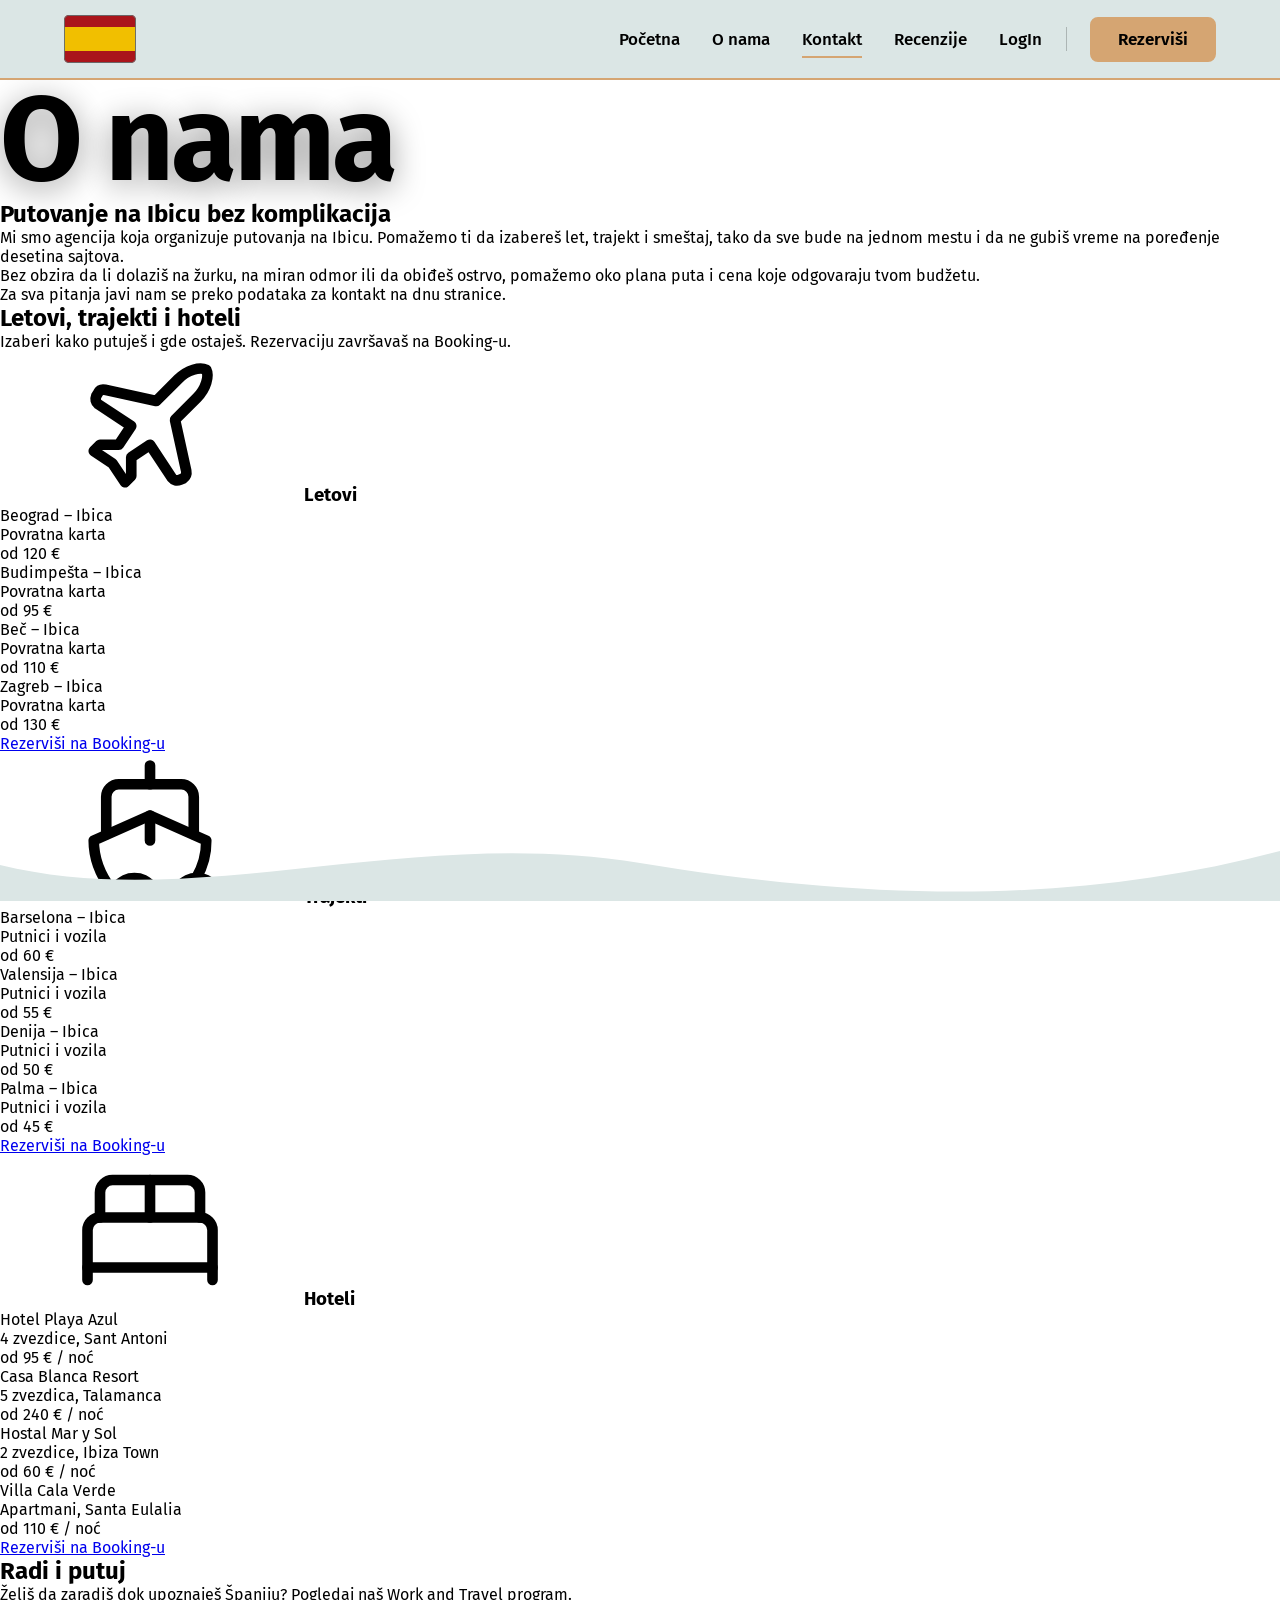
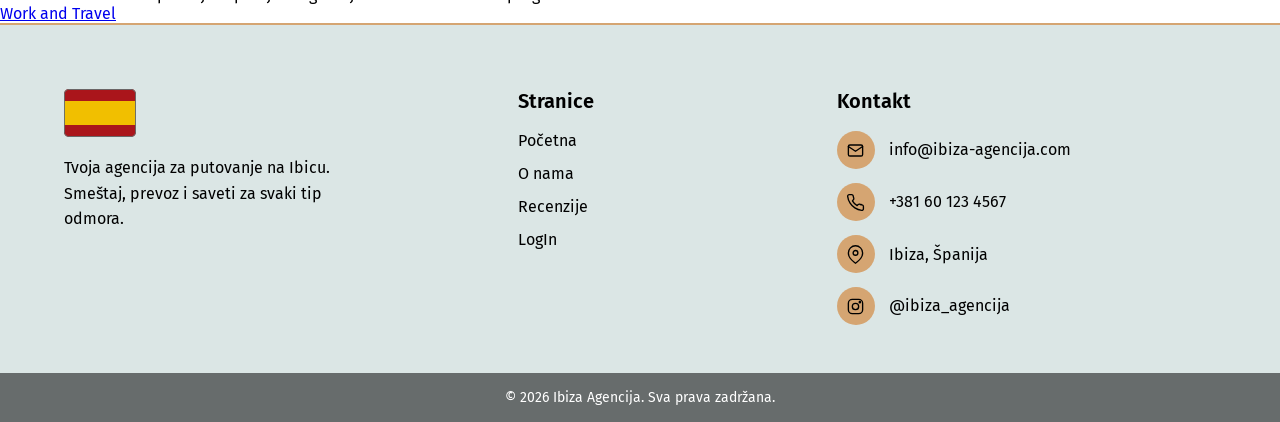
==== o-nama.html @ c3f0bea9 "dodata stranica o-nama" ====
<!DOCTYPE html>
<html lang="sr">
<head>
  <meta charset="UTF-8">
  <meta name="viewport" content="width=device-width, initial-scale=1">
  <title>O nama – Španija Ibica</title>

  <link rel="preconnect" href="https://fonts.googleapis.com">
  <link rel="preconnect" href="https://fonts.gstatic.com" crossorigin>
  <link href="https://fonts.googleapis.com/css2?family=Fira+Sans:wght@300;400;500;600;700&display=swap" rel="stylesheet">
  <link rel="stylesheet" href="style.css">
</head>
<body>

  <!-- Ikonice (koriste se preko <use>) -->
  <svg class="sprite" aria-hidden="true" focusable="false">
    <symbol id="i-avion" viewBox="0 0 24 24"><path d="M17.8 19.2 16 11l3.5-3.5C21 6 21.5 4 21 3c-1-.5-3 0-4.5 1.5L13 8 4.8 6.2c-.5-.1-.9.1-1.1.5l-.3.5c-.2.5-.1 1 .3 1.3L9 12l-2 3H4l-1 1 3 2 2 3 1-1v-3l3-2 3.5 5.3c.3.4.8.5 1.3.3l.5-.2c.4-.3.6-.7.5-1.2z"/></symbol>
    <symbol id="i-trajekt" viewBox="0 0 24 24"><path d="M2 21c.6.5 1.2 1 2.5 1 2.5 0 2.5-2 5-2 1.3 0 1.9.5 2.5 1 .6.5 1.2 1 2.5 1 2.5 0 2.5-2 5-2 1.3 0 1.9.5 2.5 1"/><path d="M19.4 20A11.6 11.6 0 0 0 21 14l-9-4-9 4c0 2.9.9 5.3 2.8 7.8"/><path d="M19 13V7a2 2 0 0 0-2-2H7a2 2 0 0 0-2 2v6"/><path d="M12 10v4M12 2v3"/></symbol>
    <symbol id="i-hotel" viewBox="0 0 24 24"><path d="M2 20v-8a2 2 0 0 1 2-2h16a2 2 0 0 1 2 2v8"/><path d="M4 10V6a2 2 0 0 1 2-2h12a2 2 0 0 1 2 2v4"/><path d="M12 4v6M2 18h20"/></symbol>
    <symbol id="i-mail" viewBox="0 0 24 24"><rect x="3" y="5" width="18" height="14" rx="2"/><path d="M3 7l9 6 9-6"/></symbol>
    <symbol id="i-tel" viewBox="0 0 24 24"><path d="M22 16.9v3a2 2 0 0 1-2.2 2 19.8 19.8 0 0 1-8.6-3.1 19.5 19.5 0 0 1-6-6A19.8 19.8 0 0 1 2.1 4.2 2 2 0 0 1 4.1 2h3a2 2 0 0 1 2 1.7c.1 1 .4 1.9.7 2.8a2 2 0 0 1-.5 2.1L8.1 9.9a16 16 0 0 0 6 6l1.3-1.3a2 2 0 0 1 2.1-.4c.9.3 1.8.6 2.8.7a2 2 0 0 1 1.7 2z"/></symbol>
    <symbol id="i-lokacija" viewBox="0 0 24 24"><path d="M21 10c0 7-9 13-9 13s-9-6-9-13a9 9 0 0 1 18 0z"/><circle cx="12" cy="10" r="3"/></symbol>
    <symbol id="i-insta" viewBox="0 0 24 24"><rect x="3" y="3" width="18" height="18" rx="5"/><circle cx="12" cy="12" r="4"/><circle cx="17.5" cy="6.5" r="0.8"/></symbol>
  </svg>

  <!-- ===== NAVBAR ===== -->
  <header class="navbar" id="navbar">
    <div class="navbar__inner">

      <a class="navbar__logo" href="index.html" aria-label="Španija Ibica – početna">
        <img src="images/spain-logo.svg" alt="Logo Španije" width="72" height="48">
      </a>

      <button class="navbar__burger" type="button"
              aria-label="Otvori meni" aria-expanded="false" aria-controls="navbar-menu">
        <span></span>
        <span></span>
        <span></span>
      </button>

      <nav class="navbar__menu" id="navbar-menu" aria-label="Glavna navigacija">
        <ul class="navbar__list">
          <li><a class="navbar__link" href="index.html">Početna</a></li>
          <li><a class="navbar__link is-active" href="o-nama.html" aria-current="page">O nama</a></li>
          <li><a class="navbar__link" href="#kontakt">Kontakt</a></li>
          <li><a class="navbar__link" href="index.html#recenzije">Recenzije</a></li>
          <li><a class="navbar__link" href="#login">LogIn</a></li>
        </ul>

        <a class="navbar__cta" href="https://www.booking.com" target="_blank" rel="noopener noreferrer">
          Rezerviši
        </a>
      </nav>

    </div>
  </header>

  <main>

    <!-- ===== HERO =====
         Slika: ubaci fajl u folder images/ i nazovi ga o-nama-hero.jpg
         (radi i .jpeg, .png, .webp). Kod ne moraš da menjaš. -->
    <section class="page-hero page-hero--onama" aria-labelledby="naslov-o-nama">
      <h1 class="hero__title" id="naslov-o-nama">O nama</h1>

      <svg class="hero__wave" viewBox="0 0 1440 80" preserveAspectRatio="none" aria-hidden="true">
        <path d="M0 44C220 92 460 4 720 42S1210 84 1440 30V80H0Z"/>
      </svg>
    </section>

    <!-- ===== OPIS (levo) + SLIKA (desno) =====
         Tekst je primer, zameni ga pravim opisom agencije.
         Slika: images/o-nama.jpg (radi i .jpeg, .png, .webp) -->
    <section class="about" aria-labelledby="about-naslov">
      <div class="about__inner">

        <div class="about__text">
          <h2 id="about-naslov">Putovanje na Ibicu bez komplikacija</h2>
          <p>
            Mi smo agencija koja organizuje putovanja na Ibicu. Pomažemo ti da izabereš
            let, trajekt i smeštaj, tako da sve bude na jednom mestu i da ne gubiš vreme
            na poređenje desetina sajtova.
          </p>
          <p>
            Bez obzira da li dolaziš na žurku, na miran odmor ili da obiđeš ostrvo,
            pomažemo oko plana puta i cena koje odgovaraju tvom budžetu.
          </p>
          <p>
            Za sva pitanja javi nam se preko podataka za kontakt na dnu stranice.
          </p>
        </div>

        <div class="about__photo" role="img" aria-label="Ibica"></div>

      </div>
    </section>

    <!-- ===== PONUDA: letovi, trajekti, hoteli =====
         SVI PODACI U OVOJ SEKCIJI SU PRIMERI. Zameni naslove, opise i cene
         stvarnom ponudom, a href-ove na dugmadima svojim Booking linkovima. -->
    <section class="ponuda" id="ponuda" aria-labelledby="ponuda-naslov">

      <div class="ponuda__head">
        <h2 id="ponuda-naslov">Letovi, trajekti i hoteli</h2>
        <p>Izaberi kako putuješ i gde ostaješ. Rezervaciju završavaš na Booking-u.</p>
      </div>

      <div class="ponuda__grid">

        <!-- Letovi -->
        <article class="ponuda__kolona">
          <h3 class="ponuda__naslov">
            <span class="ponuda__ico"><svg class="icon" aria-hidden="true"><use href="#i-avion"/></svg></span>
            Letovi
          </h3>
          <ul class="ponuda__lista">
            <li>
              <div>
                <p class="ponuda__stavka">Beograd – Ibica</p>
                <p class="ponuda__meta">Povratna karta</p>
              </div>
              <span class="ponuda__cena">od 120 €</span>
            </li>
            <li>
              <div>
                <p class="ponuda__stavka">Budimpešta – Ibica</p>
                <p class="ponuda__meta">Povratna karta</p>
              </div>
              <span class="ponuda__cena">od 95 €</span>
            </li>
            <li>
              <div>
                <p class="ponuda__stavka">Beč – Ibica</p>
                <p class="ponuda__meta">Povratna karta</p>
              </div>
              <span class="ponuda__cena">od 110 €</span>
            </li>
            <li>
              <div>
                <p class="ponuda__stavka">Zagreb – Ibica</p>
                <p class="ponuda__meta">Povratna karta</p>
              </div>
              <span class="ponuda__cena">od 130 €</span>
            </li>
          </ul>
          <a class="ponuda__btn" href="https://flights.booking.com" target="_blank" rel="noopener noreferrer">
            Rezerviši na Booking-u
          </a>
        </article>

        <!-- Trajekti -->
        <article class="ponuda__kolona">
          <h3 class="ponuda__naslov">
            <span class="ponuda__ico"><svg class="icon" aria-hidden="true"><use href="#i-trajekt"/></svg></span>
            Trajekti
          </h3>
          <ul class="ponuda__lista">
            <li>
              <div>
                <p class="ponuda__stavka">Barselona – Ibica</p>
                <p class="ponuda__meta">Putnici i vozila</p>
              </div>
              <span class="ponuda__cena">od 60 €</span>
            </li>
            <li>
              <div>
                <p class="ponuda__stavka">Valensija – Ibica</p>
                <p class="ponuda__meta">Putnici i vozila</p>
              </div>
              <span class="ponuda__cena">od 55 €</span>
            </li>
            <li>
              <div>
                <p class="ponuda__stavka">Denija – Ibica</p>
                <p class="ponuda__meta">Putnici i vozila</p>
              </div>
              <span class="ponuda__cena">od 50 €</span>
            </li>
            <li>
              <div>
                <p class="ponuda__stavka">Palma – Ibica</p>
                <p class="ponuda__meta">Putnici i vozila</p>
              </div>
              <span class="ponuda__cena">od 45 €</span>
            </li>
          </ul>
          <!-- Booking ne prodaje trajekte: ovde stavi link ka svom partneru ili ostavi Booking -->
          <a class="ponuda__btn" href="https://www.booking.com" target="_blank" rel="noopener noreferrer">
            Rezerviši na Booking-u
          </a>
        </article>

        <!-- Hoteli -->
        <article class="ponuda__kolona">
          <h3 class="ponuda__naslov">
            <span class="ponuda__ico"><svg class="icon" aria-hidden="true"><use href="#i-hotel"/></svg></span>
            Hoteli
          </h3>
          <ul class="ponuda__lista">
            <li>
              <div>
                <p class="ponuda__stavka">Hotel Playa Azul</p>
                <p class="ponuda__meta">4 zvezdice, Sant Antoni</p>
              </div>
              <span class="ponuda__cena">od 95 € / noć</span>
            </li>
            <li>
              <div>
                <p class="ponuda__stavka">Casa Blanca Resort</p>
                <p class="ponuda__meta">5 zvezdica, Talamanca</p>
              </div>
              <span class="ponuda__cena">od 240 € / noć</span>
            </li>
            <li>
              <div>
                <p class="ponuda__stavka">Hostal Mar y Sol</p>
                <p class="ponuda__meta">2 zvezdice, Ibiza Town</p>
              </div>
              <span class="ponuda__cena">od 60 € / noć</span>
            </li>
            <li>
              <div>
                <p class="ponuda__stavka">Villa Cala Verde</p>
                <p class="ponuda__meta">Apartmani, Santa Eulalia</p>
              </div>
              <span class="ponuda__cena">od 110 € / noć</span>
            </li>
          </ul>
          <a class="ponuda__btn" href="https://www.booking.com/searchresults.html?ss=Ibiza" target="_blank" rel="noopener noreferrer">
            Rezerviši na Booking-u
          </a>
        </article>

      </div>
    </section>

    <!-- ===== WORK AND TRAVEL ===== -->
    <section class="wat" aria-labelledby="wat-naslov">
      <h2 id="wat-naslov">Radi i putuj</h2>
      <p>Želiš da zaradiš dok upoznaješ Španiju? Pogledaj naš Work and Travel program.</p>
      <a class="wat__btn" href="work-and-travel.html">Work and Travel</a>
    </section>

  </main>

  <!-- ===== FOOTER / KONTAKT ===== -->
  <footer class="footer" id="kontakt">
    <div class="footer__inner">

      <div class="footer__brand">
        <img src="images/spain-logo.svg" alt="Logo Španije" width="72" height="48">
        <p>Tvoja agencija za putovanje na Ibicu. Smeštaj, prevoz i saveti za svaki tip odmora.</p>
      </div>

      <nav class="footer__col" aria-label="Stranice">
        <h2 class="footer__heading">Stranice</h2>
        <ul class="footer__links">
          <li><a href="index.html">Početna</a></li>
          <li><a href="o-nama.html">O nama</a></li>
          <li><a href="index.html#recenzije">Recenzije</a></li>
          <li><a href="#login">LogIn</a></li>
        </ul>
      </nav>

      <address class="footer__col">
        <h2 class="footer__heading">Kontakt</h2>
        <ul class="footer__contact">
          <li>
            <span class="footer__ico"><svg class="icon" aria-hidden="true"><use href="#i-mail"/></svg></span>
            <a href="mailto:info@ibiza-agencija.com">info@ibiza-agencija.com</a>
          </li>
          <li>
            <span class="footer__ico"><svg class="icon" aria-hidden="true"><use href="#i-tel"/></svg></span>
            <a href="tel:+381601234567">+381 60 123 4567</a>
          </li>
          <li>
            <span class="footer__ico"><svg class="icon" aria-hidden="true"><use href="#i-lokacija"/></svg></span>
            <span>Ibiza, Španija</span>
          </li>
          <li>
            <span class="footer__ico"><svg class="icon" aria-hidden="true"><use href="#i-insta"/></svg></span>
            <a href="https://www.instagram.com/ibiza_agencija" target="_blank" rel="noopener noreferrer">@ibiza_agencija</a>
          </li>
        </ul>
      </address>

    </div>

    <p class="footer__copy">© <span id="godina">2026</span> Ibiza Agencija. Sva prava zadržana.</p>
  </footer>

  <script src="script.js"></script>
</body>
</html>
---- style.css ----
/* ==========================================================
   Varijable
   ========================================================== */
:root {
  --boja-akcent: #D5A572;
  --boja-svetla: #DBE6E5;
  --boja-siva: #676C6C;
  --boja-teksta: #000000;

  --visina-navbara: 80px;
  --visina-navbara-mala: 64px;
  --sirina-kontejnera: 1200px;
  --prelaz: 0.25s ease;
}

/* ==========================================================
   Osnova
   ========================================================== */
*,
*::before,
*::after {
  box-sizing: border-box;
  margin: 0;
  padding: 0;
}

html {
  scroll-behavior: smooth;
}

body {
  padding-top: var(--visina-navbara);
  font-family: "Fira Sans", sans-serif;
  color: var(--boja-teksta);
  background: #fff;
}

a:focus-visible,
button:focus-visible {
  outline: 2px solid var(--boja-siva);
  outline-offset: 3px;
  border-radius: 4px;
}

/* sakrivena biblioteka ikonica */
.sprite {
  position: absolute;
  width: 0;
  height: 0;
  overflow: hidden;
}

.icon {
  fill: none;
  stroke: currentColor;
  stroke-width: 1.7;
  stroke-linecap: round;
  stroke-linejoin: round;
}

/* ==========================================================
   Navbar
   ========================================================== */
.navbar {
  position: fixed;
  top: 0;
  left: 0;
  right: 0;
  z-index: 1000;
  height: var(--visina-navbara);
  background: var(--boja-svetla);
  border-bottom: 2px solid var(--boja-akcent);
  transition: height var(--prelaz), box-shadow var(--prelaz);
}

.navbar--scrolled {
  height: var(--visina-navbara-mala);
  box-shadow: 0 4px 16px rgba(103, 108, 108, 0.3);
}

.navbar__inner {
  height: 100%;
  max-width: var(--sirina-kontejnera);
  margin: 0 auto;
  padding: 0 24px;
  display: flex;
  align-items: center;
  justify-content: space-between;
}

/* ----- Logo (levo) ----- */
.navbar__logo {
  display: flex;
  align-items: center;
}

.navbar__logo img {
  display: block;
  height: 48px;
  width: auto;
  transition: height var(--prelaz);
}

.navbar--scrolled .navbar__logo img {
  height: 40px;
}

/* ----- Meni (desno) ----- */
.navbar__menu {
  display: flex;
  align-items: center;
}

.navbar__list {
  display: flex;
  align-items: center;
  gap: 32px;
  list-style: none;
}

.navbar__link {
  position: relative;
  padding: 8px 0;
  font-size: 17px;
  font-weight: 500;
  color: var(--boja-teksta);
  text-decoration: none;
}

.navbar__link::after {
  content: "";
  position: absolute;
  left: 0;
  right: 0;
  bottom: 0;
  height: 2px;
  background: var(--boja-akcent);
  transform: scaleX(0);
  transform-origin: left;
  transition: transform var(--prelaz);
}

.navbar__link:hover::after,
.navbar__link:focus-visible::after,
.navbar__link.is-active::after {
  transform: scaleX(1);
}

/* ----- Dugme Rezerviši (odvojeno) ----- */
.navbar__cta {
  position: relative;
  margin-left: 48px;
  padding: 10px 26px;
  font-size: 17px;
  font-weight: 600;
  color: var(--boja-teksta);
  text-decoration: none;
  background: var(--boja-akcent);
  border: 2px solid var(--boja-akcent);
  border-radius: 8px;
  transition: background var(--prelaz), border-color var(--prelaz), color var(--prelaz);
}

/* tanka vertikalna linija koja vizuelno odvaja dugme */
.navbar__cta::before {
  content: "";
  position: absolute;
  left: -26px;
  top: 50%;
  width: 1px;
  height: 24px;
  background: var(--boja-siva);
  opacity: 0.4;
  transform: translateY(-50%);
}

.navbar__cta:hover,
.navbar__cta:focus-visible {
  background: var(--boja-siva);
  border-color: var(--boja-siva);
  color: #fff;
}

/* ----- Hamburger (samo mobilni) ----- */
.navbar__burger {
  display: none;
  width: 44px;
  height: 44px;
  padding: 0;
  background: none;
  border: 0;
  cursor: pointer;
  flex-direction: column;
  align-items: center;
  justify-content: center;
  gap: 5px;
}

.navbar__burger span {
  display: block;
  width: 26px;
  height: 3px;
  background: var(--boja-teksta);
  border-radius: 2px;
  transition: transform var(--prelaz), opacity var(--prelaz);
}

.navbar__burger[aria-expanded="true"] span:nth-child(1) {
  transform: translateY(8px) rotate(45deg);
}

.navbar__burger[aria-expanded="true"] span:nth-child(2) {
  opacity: 0;
}

.navbar__burger[aria-expanded="true"] span:nth-child(3) {
  transform: translateY(-8px) rotate(-45deg);
}

/* ==========================================================
   Hero
   ========================================================== */
.hero {
  position: relative;
  display: flex;
  flex-direction: column;
  align-items: center;
  justify-content: center;
  gap: 44px;
  min-height: calc(100vh - var(--visina-navbara));
  padding: 56px 24px 130px;
  overflow: hidden;
  scroll-margin-top: var(--visina-navbara-mala);
  color: #fff;
  text-align: center;

  /* SLIKA PLAŽE: ubaci images/hero-beach.jpg (ili .jpeg / .png / .webp).
     Ako je nema, prikazuje se crtež images/hero-beach.svg. */
  background-image:
    linear-gradient(180deg, rgba(0, 0, 0, 0.28) 0%, rgba(0, 0, 0, 0.12) 40%, rgba(0, 0, 0, 0.5) 100%),
    url("images/hero-beach.jpg"),
    url("images/hero-beach.jpeg"),
    url("images/hero-beach.png"),
    url("images/hero-beach.webp"),
    url("images/hero-beach.svg");
  background-size: cover;
  background-position: center;
}

.hero__title {
  font-size: clamp(3rem, 9.5vw, 7.5rem);
  font-weight: 700;
  line-height: 1;
  letter-spacing: -0.025em;
  text-shadow: 0 6px 32px rgba(0, 0, 0, 0.4);
}

.hero__subtitle {
  margin-top: 20px;
  font-size: clamp(1.1rem, 2.2vw, 1.5rem);
  font-weight: 300;
  text-shadow: 0 2px 14px rgba(0, 0, 0, 0.55);
}

/* talas na dnu hero sekcije prelazi u sledeću sekciju */
.hero__wave {
  position: absolute;
  left: 0;
  bottom: -1px;
  width: 100%;
  height: 80px;
  fill: var(--boja-svetla);
}

/* ----- Dugme Rezerviši ----- */
.hero__cta {
  padding: 16px 60px;
  font-size: 19px;
  font-weight: 600;
  color: var(--boja-teksta);
  text-decoration: none;
  background: var(--boja-akcent);
  border-radius: 999px;
  box-shadow: 0 10px 28px rgba(0, 0, 0, 0.3);
  transition: background var(--prelaz), color var(--prelaz), transform var(--prelaz), box-shadow var(--prelaz);
}

.hero__cta:hover,
.hero__cta:focus-visible {
  background: var(--boja-siva);
  color: #fff;
  transform: translateY(-3px);
  box-shadow: 0 16px 34px rgba(0, 0, 0, 0.35);
}

.hero__cta:active {
  transform: translateY(0);
}

/* ----- Jedna animacija pri učitavanju: naslov pa kartice pa dugme ----- */
@keyframes izlazak {
  from {
    opacity: 0;
    transform: translateY(26px);
  }
  to {
    opacity: 1;
    transform: none;
  }
}

.hero__title,
.hero__subtitle,
.cards li,
.hero__cta {
  animation: izlazak 0.8s cubic-bezier(0.2, 0.7, 0.2, 1) both;
}

.hero__title { animation-delay: 0.05s; }
.hero__subtitle { animation-delay: 0.2s; }
.cards li:nth-child(1) { animation-delay: 0.4s; }
.cards li:nth-child(2) { animation-delay: 0.52s; }
.cards li:nth-child(3) { animation-delay: 0.64s; }
.hero__cta { animation-delay: 0.9s; }

/* ==========================================================
   Kartice (flip)
   ========================================================== */
.cards {
  display: grid;
  grid-template-columns: repeat(3, 1fr);
  align-items: start;
  gap: 28px;
  width: 100%;
  max-width: 1040px;
  list-style: none;
}

/* srednja kartica je malo spuštena */
.cards li:nth-child(2) {
  margin-top: 36px;
}

.card {
  display: block;
  width: 100%;
  height: 330px;
  padding: 0;
  font: inherit;
  color: var(--boja-teksta);
  text-align: left;
  background: none;
  border: 0;
  border-radius: 22px;
  cursor: pointer;
  perspective: 1400px;
}

/* odskok celog kartona pri okretanju */
.card.is-popping {
  animation: odskok 0.9s ease;
}

@keyframes odskok {
  0%   { transform: scale(1); }
  35%  { transform: scale(1.07) translateY(-10px); }
  100% { transform: scale(1); }
}

.card__inner {
  position: relative;
  display: block;
  width: 100%;
  height: 100%;
  transform-style: preserve-3d;
  /* mali "preskok" na kraju daje osećaj težine kartice */
  transition: transform 0.95s cubic-bezier(0.3, 1.25, 0.45, 1);
}

.card:hover .card__inner {
  transform: translateY(-6px);
}

.card.is-flipped .card__inner,
.card.is-flipped:hover .card__inner {
  transform: rotateY(180deg);
}

.card__face {
  position: absolute;
  inset: 0;
  display: flex;
  flex-direction: column;
  padding: 30px;
  overflow: hidden;
  border-radius: 22px;
  box-shadow: 0 14px 34px rgba(0, 0, 0, 0.28);
  -webkit-backface-visibility: hidden;
  backface-visibility: hidden;
  transition: box-shadow 0.6s ease;
}

.card.is-flipped .card__face {
  box-shadow: 0 26px 50px rgba(0, 0, 0, 0.38);
}

/* ----- Prednja strana ----- */
.card__face--front {
  justify-content: flex-end;
  background:
    radial-gradient(130% 55% at 50% 118%, rgba(213, 165, 114, 0.6), transparent 62%),
    var(--boja-svetla);
}

.card__badge {
  display: grid;
  place-items: center;
  width: 60px;
  height: 60px;
  margin-bottom: auto;
  background: var(--boja-akcent);
  border-radius: 50%;
}

.card__badge .icon {
  width: 30px;
  height: 30px;
}

.card__title {
  font-size: 34px;
  font-weight: 600;
  line-height: 1.1;
  letter-spacing: -0.01em;
}

.card__hint {
  display: flex;
  align-items: center;
  gap: 8px;
  margin-top: 10px;
  font-size: 15px;
  color: var(--boja-siva);
}

.card__hint .icon {
  width: 17px;
  height: 17px;
  transition: transform 0.6s ease;
}

.card:hover .card__hint .icon {
  transform: rotate(180deg);
}

/* ----- Zadnja strana ----- */
.card__face--back {
  justify-content: center;
  gap: 16px;
  transform: rotateY(180deg);
}

.card--sand .card__face--back {
  background: var(--boja-akcent);
}

.card--sea .card__face--back {
  background: var(--boja-svetla);
  border: 2px solid var(--boja-akcent);
}

.card__text {
  position: relative;
  max-width: 28ch;
  font-size: 18px;
  line-height: 1.55;
}

.card__watermark {
  position: absolute;
  right: -34px;
  bottom: -38px;
  width: 150px;
  height: 150px;
  color: rgba(0, 0, 0, 0.1);
  stroke-width: 1.2;
}

/* opis se pojavljuje tek kad se kartica okrene */
.card__face--back .card__title,
.card__face--back .card__text {
  opacity: 0;
  transform: translateY(14px);
  transition: opacity 0.5s ease, transform 0.5s ease;
}

.card.is-flipped .card__face--back .card__title {
  opacity: 1;
  transform: none;
  transition-delay: 0.45s;
}

.card.is-flipped .card__face--back .card__text {
  opacity: 1;
  transform: none;
  transition-delay: 0.6s;
}

/* ==========================================================
   Privremene sekcije (obriši kad dodaš pravi sadržaj)
   ========================================================== */
.sekcija {
  display: flex;
  align-items: center;
  justify-content: center;
  min-height: 80vh;
  padding: 48px 24px;
  scroll-margin-top: var(--visina-navbara-mala);
}

.sekcija--alt {
  background: var(--boja-svetla);
}

/* ==========================================================
   Footer
   ========================================================== */
.footer {
  background: var(--boja-svetla);
  border-top: 2px solid var(--boja-akcent);
  scroll-margin-top: var(--visina-navbara-mala);
}

.footer__inner {
  display: grid;
  grid-template-columns: 1.5fr 1fr 1.4fr;
  gap: 48px;
  max-width: var(--sirina-kontejnera);
  margin: 0 auto;
  padding: 64px 24px 48px;
}

.footer__brand img {
  display: block;
  height: 48px;
  width: auto;
  margin-bottom: 18px;
}

.footer__brand p {
  max-width: 34ch;
  line-height: 1.6;
}

.footer__col {
  font-style: normal;
}

.footer__heading {
  margin-bottom: 18px;
  font-size: 20px;
  font-weight: 600;
}

.footer__links,
.footer__contact {
  display: grid;
  gap: 14px;
  list-style: none;
}

.footer__links a,
.footer__contact a {
  color: var(--boja-teksta);
  text-decoration: none;
  border-bottom: 1px solid transparent;
  transition: border-color var(--prelaz);
}

.footer__links a:hover,
.footer__links a:focus-visible,
.footer__contact a:hover,
.footer__contact a:focus-visible {
  border-bottom-color: var(--boja-akcent);
}

.footer__contact li {
  display: flex;
  align-items: center;
  gap: 14px;
}

.footer__ico {
  display: grid;
  flex: none;
  place-items: center;
  width: 38px;
  height: 38px;
  background: var(--boja-akcent);
  border-radius: 50%;
}

.footer__ico .icon {
  width: 19px;
  height: 19px;
}

.footer__copy {
  padding: 16px 24px;
  font-size: 14px;
  text-align: center;
  color: #fff;
  background: var(--boja-siva);
}

/* ==========================================================
   Mobilni
   ========================================================== */
@media (max-width: 900px) {
  /* navbar */
  .navbar__inner {
    padding: 0 16px;
  }

  .navbar__burger {
    display: flex;
  }

  .navbar__menu {
    position: absolute;
    top: 100%;
    left: 0;
    right: 0;
    flex-direction: column;
    align-items: stretch;
    gap: 24px;
    padding: 24px 16px 28px;
    background: var(--boja-svetla);
    border-bottom: 2px solid var(--boja-akcent);
    box-shadow: 0 8px 16px rgba(103, 108, 108, 0.25);
    opacity: 0;
    visibility: hidden;
    transform: translateY(-8px);
    transition: opacity var(--prelaz), transform var(--prelaz), visibility var(--prelaz);
  }

  .navbar__menu.is-open {
    opacity: 1;
    visibility: visible;
    transform: translateY(0);
  }

  .navbar__list {
    flex-direction: column;
    align-items: flex-start;
    gap: 14px;
  }

  .navbar__link {
    font-size: 19px;
  }

  .navbar__cta {
    margin-left: 0;
    text-align: center;
  }

  .navbar__cta::before {
    display: none;
  }

  /* hero */
  .hero {
    gap: 40px;
    padding: 56px 16px 120px;
  }

  .hero__wave {
    height: 56px;
  }

  .cards {
    grid-template-columns: 1fr;
    max-width: 420px;
  }

  .cards li:nth-child(2) {
    margin-top: 0;
  }

  .card {
    height: 270px;
  }

  /* footer */
  .footer__inner {
    grid-template-columns: 1fr;
    gap: 36px;
    padding: 48px 16px 36px;
  }
}

/* ==========================================================
   Manje animacija ako korisnik tako želi
   ========================================================== */
@media (prefers-reduced-motion: reduce) {
  html {
    scroll-behavior: auto;
  }

  *,
  *::before,
  *::after {
    animation: none !important;
    transition: none !important;
  }

  /* bez animacije opis se odmah vidi na okrenutoj kartici */
  .card.is-flipped .card__face--back .card__title,
  .card.is-flipped .card__face--back .card__text {
    opacity: 1;
    transform: none;
  }
}
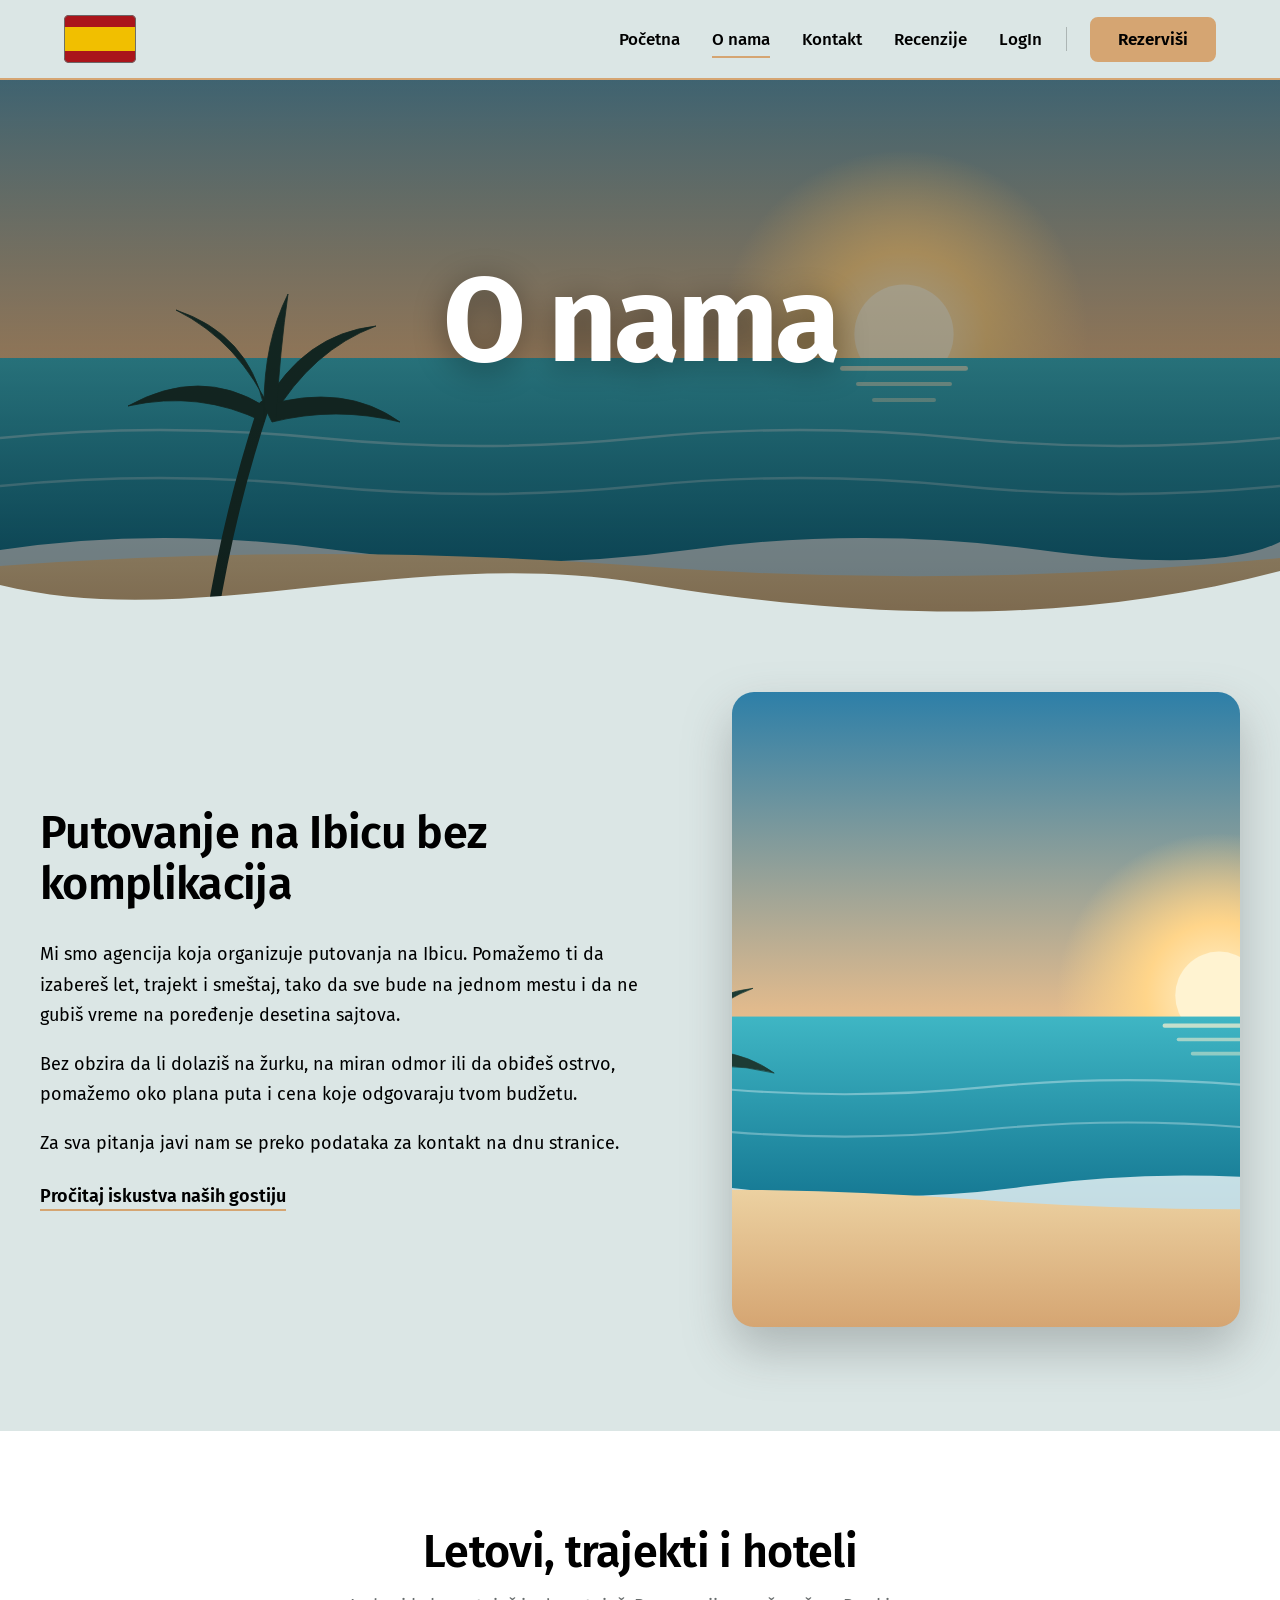
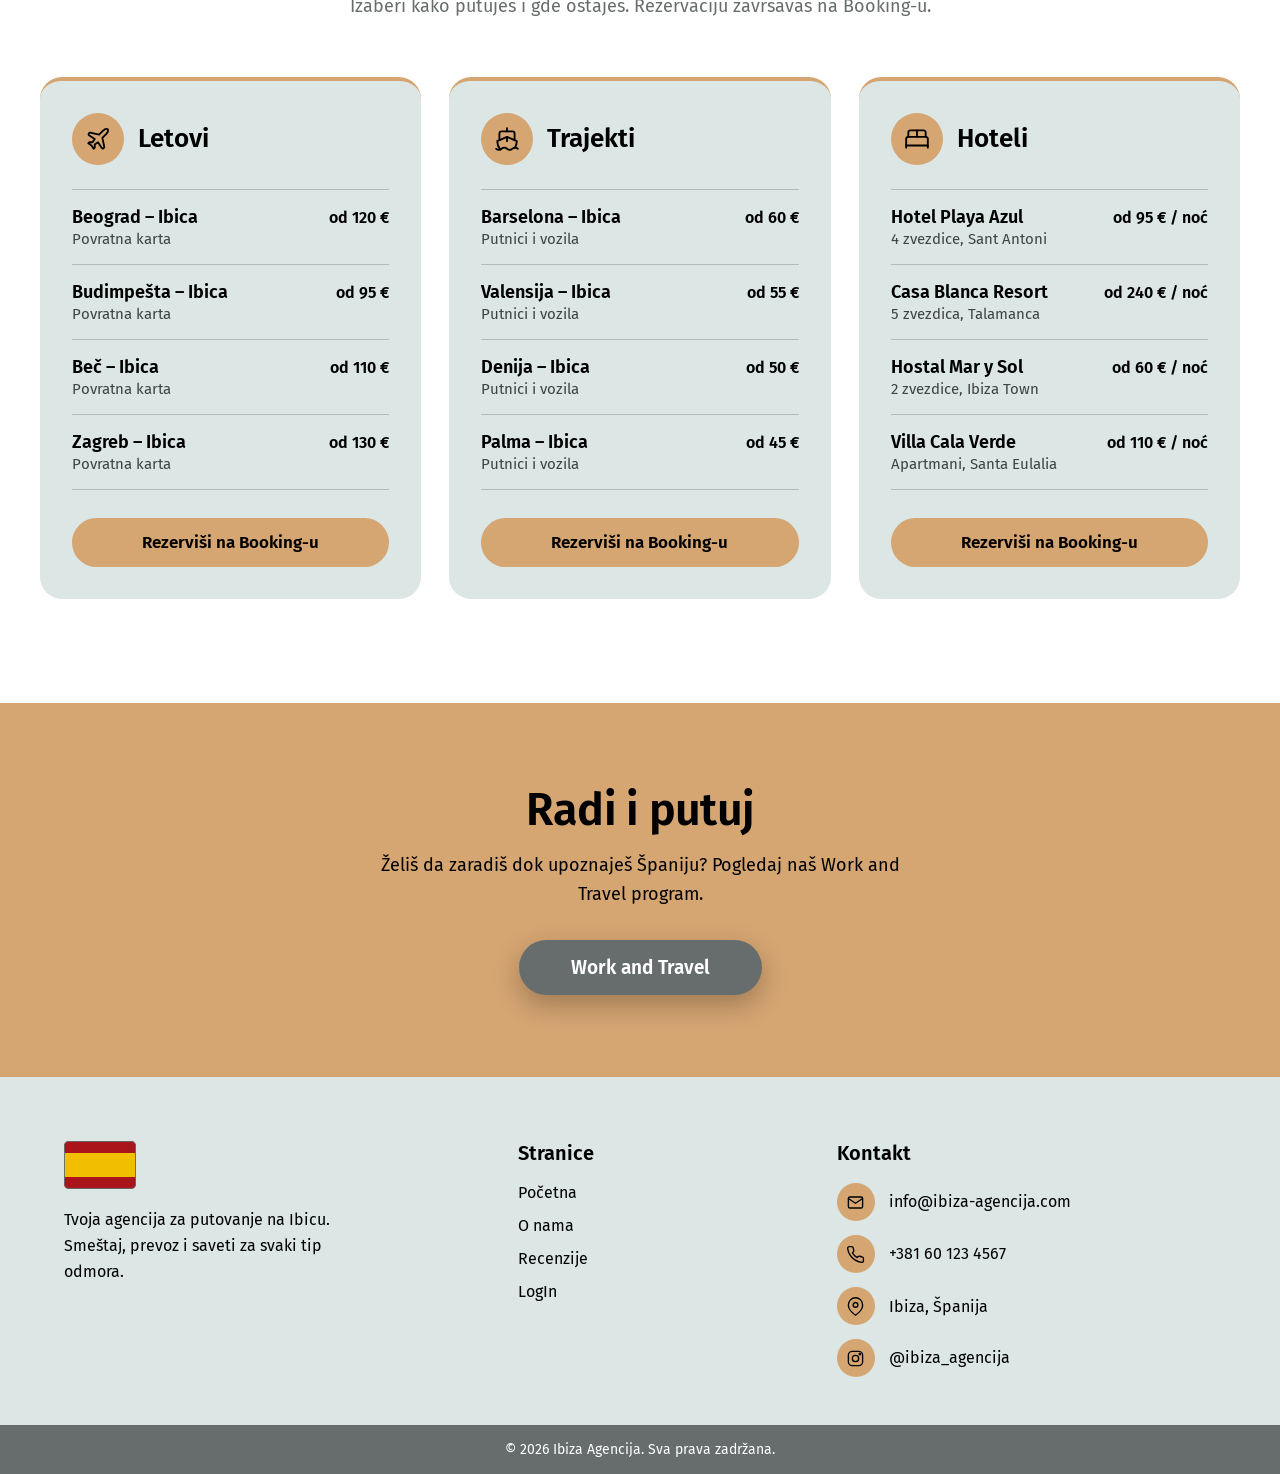
==== commit 2115d853: "dodat recenzije" ====
--- a/o-nama.html
+++ b/o-nama.html
@@ -43,7 +43,7 @@
           <li><a class="navbar__link" href="index.html">Početna</a></li>
           <li><a class="navbar__link is-active" href="o-nama.html" aria-current="page">O nama</a></li>
           <li><a class="navbar__link" href="#kontakt">Kontakt</a></li>
-          <li><a class="navbar__link" href="index.html#recenzije">Recenzije</a></li>
+          <li><a class="navbar__link" href="recenzije.html">Recenzije</a></li>
           <li><a class="navbar__link" href="#login">LogIn</a></li>
         </ul>
 
@@ -88,6 +88,7 @@
           <p>
             Za sva pitanja javi nam se preko podataka za kontakt na dnu stranice.
           </p>
+          <a class="about__link" href="recenzije.html">Pročitaj iskustva naših gostiju</a>
         </div>
 
         <div class="about__photo" role="img" aria-label="Ibica"></div>
@@ -235,10 +236,10 @@
     </section>
 
     <!-- ===== WORK AND TRAVEL ===== -->
-    <section class="wat" aria-labelledby="wat-naslov">
+    <section class="cta-band" aria-labelledby="wat-naslov">
       <h2 id="wat-naslov">Radi i putuj</h2>
       <p>Želiš da zaradiš dok upoznaješ Španiju? Pogledaj naš Work and Travel program.</p>
-      <a class="wat__btn" href="work-and-travel.html">Work and Travel</a>
+      <a class="cta-band__btn" href="work-and-travel.html">Work and Travel</a>
     </section>
 
   </main>
@@ -257,7 +258,7 @@
         <ul class="footer__links">
           <li><a href="index.html">Početna</a></li>
           <li><a href="o-nama.html">O nama</a></li>
-          <li><a href="index.html#recenzije">Recenzije</a></li>
+          <li><a href="recenzije.html">Recenzije</a></li>
           <li><a href="#login">LogIn</a></li>
         </ul>
       </nav>
--- a/style.css
+++ b/style.css
@@ -520,6 +520,300 @@
 
 .sekcija--alt {
   background: var(--boja-svetla);
+}
+
+/* ==========================================================
+   Podstranice: hero
+   ========================================================== */
+.page-hero {
+  position: relative;
+  display: flex;
+  flex-direction: column;
+  align-items: center;
+  justify-content: center;
+  min-height: 60vh;
+  padding: 72px 24px 130px;
+  overflow: hidden;
+  color: #fff;
+  text-align: center;
+  background-size: cover;
+  background-position: center;
+}
+
+/* SLIKA: images/o-nama-hero.jpg (ili .jpeg / .png / .webp), inače crtež plaže */
+.page-hero--onama {
+  background-image:
+    linear-gradient(180deg, rgba(0, 0, 0, 0.3) 0%, rgba(0, 0, 0, 0.45) 100%),
+    url("images/o-nama-hero.jpg"),
+    url("images/o-nama-hero.jpeg"),
+    url("images/o-nama-hero.png"),
+    url("images/o-nama-hero.webp"),
+    url("images/hero-beach.svg");
+}
+
+/* SLIKA: images/work-travel-hero.jpg (ili .jpeg / .png / .webp) */
+.page-hero--wat {
+  background-image:
+    linear-gradient(180deg, rgba(0, 0, 0, 0.3) 0%, rgba(0, 0, 0, 0.45) 100%),
+    url("images/work-travel-hero.jpg"),
+    url("images/work-travel-hero.jpeg"),
+    url("images/work-travel-hero.png"),
+    url("images/work-travel-hero.webp"),
+    url("images/hero-beach.svg");
+}
+
+/* ==========================================================
+   O nama: opis levo, slika desno
+   ========================================================== */
+.about {
+  padding: 72px 24px 104px;
+  background: var(--boja-svetla);
+}
+
+.about__inner {
+  display: grid;
+  grid-template-columns: 1.1fr 0.9fr;
+  align-items: center;
+  gap: 72px;
+  max-width: var(--sirina-kontejnera);
+  margin: 0 auto;
+}
+
+.about__text h2 {
+  margin-bottom: 28px;
+  font-size: clamp(1.9rem, 3.6vw, 2.8rem);
+  font-weight: 600;
+  line-height: 1.15;
+  letter-spacing: -0.015em;
+}
+
+.about__text p {
+  max-width: 62ch;
+  margin-bottom: 18px;
+  font-size: 18px;
+  line-height: 1.7;
+}
+
+.about__photo {
+  aspect-ratio: 4 / 5;
+  border-radius: 22px;
+  box-shadow: 0 22px 48px rgba(103, 108, 108, 0.4);
+  background-color: var(--boja-akcent);
+  background-size: cover;
+  background-position: center;
+  /* SLIKA: images/o-nama.jpg (ili .jpeg / .png / .webp) */
+  background-image:
+    url("images/o-nama.jpg"),
+    url("images/o-nama.jpeg"),
+    url("images/o-nama.png"),
+    url("images/o-nama.webp"),
+    url("images/hero-beach.svg");
+}
+
+/* ==========================================================
+   Ponuda: letovi, trajekti, hoteli
+   ========================================================== */
+.ponuda {
+  padding: 96px 24px 104px;
+  background: #fff;
+  scroll-margin-top: var(--visina-navbara-mala);
+}
+
+.ponuda__head {
+  max-width: 640px;
+  margin: 0 auto 56px;
+  text-align: center;
+}
+
+.ponuda__head h2 {
+  margin-bottom: 14px;
+  font-size: clamp(1.9rem, 3.6vw, 2.8rem);
+  font-weight: 600;
+  line-height: 1.15;
+  letter-spacing: -0.015em;
+}
+
+.ponuda__head p {
+  font-size: 18px;
+  line-height: 1.6;
+  color: var(--boja-siva);
+}
+
+.ponuda__grid {
+  display: grid;
+  grid-template-columns: repeat(3, 1fr);
+  align-items: stretch;
+  gap: 28px;
+  max-width: var(--sirina-kontejnera);
+  margin: 0 auto;
+}
+
+.ponuda__kolona {
+  display: flex;
+  flex-direction: column;
+  padding: 32px;
+  background: var(--boja-svetla);
+  border-top: 4px solid var(--boja-akcent);
+  border-radius: 22px;
+}
+
+.ponuda__naslov {
+  display: flex;
+  align-items: center;
+  gap: 14px;
+  margin-bottom: 24px;
+  font-size: 26px;
+  font-weight: 600;
+}
+
+.ponuda__ico {
+  display: grid;
+  flex: none;
+  place-items: center;
+  width: 52px;
+  height: 52px;
+  background: var(--boja-akcent);
+  border-radius: 50%;
+}
+
+.ponuda__ico .icon {
+  width: 26px;
+  height: 26px;
+}
+
+.ponuda__lista {
+  flex: 1;
+  margin-bottom: 28px;
+  list-style: none;
+  border-top: 1px solid rgba(103, 108, 108, 0.35);
+}
+
+.ponuda__lista li {
+  display: flex;
+  align-items: baseline;
+  justify-content: space-between;
+  gap: 16px;
+  padding: 16px 0;
+  border-bottom: 1px solid rgba(103, 108, 108, 0.35);
+}
+
+.ponuda__stavka {
+  font-size: 18px;
+  font-weight: 600;
+}
+
+.ponuda__meta {
+  margin-top: 2px;
+  font-size: 15px;
+  color: #3f4343;
+}
+
+.ponuda__cena {
+  flex: none;
+  font-weight: 600;
+  white-space: nowrap;
+}
+
+.ponuda__btn {
+  display: block;
+  padding: 14px 24px;
+  font-size: 17px;
+  font-weight: 600;
+  text-align: center;
+  color: var(--boja-teksta);
+  text-decoration: none;
+  background: var(--boja-akcent);
+  border-radius: 999px;
+  transition: background var(--prelaz), color var(--prelaz), transform var(--prelaz);
+}
+
+.ponuda__btn:hover,
+.ponuda__btn:focus-visible {
+  background: var(--boja-siva);
+  color: #fff;
+  transform: translateY(-2px);
+}
+
+/* ==========================================================
+   Work and Travel poziv
+   ========================================================== */
+.cta-band {
+  padding: 80px 24px;
+  text-align: center;
+  background: var(--boja-akcent);
+}
+
+.cta-band h2 {
+  margin-bottom: 14px;
+  font-size: clamp(1.9rem, 3.6vw, 2.8rem);
+  font-weight: 600;
+  letter-spacing: -0.015em;
+}
+
+.cta-band p {
+  max-width: 52ch;
+  margin: 0 auto;
+  font-size: 18px;
+  line-height: 1.6;
+}
+
+.cta-band__btn {
+  display: inline-block;
+  margin-top: 32px;
+  padding: 16px 52px;
+  font-size: 19px;
+  font-weight: 600;
+  color: #fff;
+  text-decoration: none;
+  background: var(--boja-siva);
+  border-radius: 999px;
+  box-shadow: 0 10px 26px rgba(0, 0, 0, 0.25);
+  transition: background var(--prelaz), transform var(--prelaz);
+}
+
+.cta-band__btn:hover,
+.cta-band__btn:focus-visible {
+  background: var(--boja-teksta);
+  transform: translateY(-3px);
+}
+
+@media (max-width: 1000px) {
+  .ponuda__grid {
+    grid-template-columns: 1fr;
+    max-width: 560px;
+  }
+}
+
+@media (max-width: 900px) {
+  .page-hero {
+    min-height: 44vh;
+    padding: 56px 16px 100px;
+  }
+
+  .about {
+    padding: 48px 16px 72px;
+  }
+
+  .about__inner {
+    grid-template-columns: 1fr;
+    gap: 36px;
+  }
+
+  .about__photo {
+    aspect-ratio: 16 / 10;
+  }
+
+  .ponuda {
+    padding: 64px 16px 72px;
+  }
+
+  .ponuda__kolona {
+    padding: 24px;
+  }
+
+  .cta-band {
+    padding: 56px 16px;
+  }
 }
 
 /* ==========================================================
@@ -722,3 +1016,423 @@
     transform: none;
   }
 }
+
+/* ==========================================================
+   O nama: link ka recenzijama
+   ========================================================== */
+.about__link {
+  position: relative;
+  display: inline-block;
+  margin-top: 8px;
+  padding-bottom: 4px;
+  font-size: 18px;
+  font-weight: 600;
+  color: var(--boja-teksta);
+  text-decoration: none;
+}
+
+.about__link::after {
+  content: "";
+  position: absolute;
+  left: 0;
+  right: 0;
+  bottom: 0;
+  height: 2px;
+  background: var(--boja-akcent);
+  transform-origin: left;
+  transition: transform var(--prelaz);
+}
+
+.about__link:hover::after,
+.about__link:focus-visible::after {
+  transform: scaleX(0.35);
+}
+
+/* ==========================================================
+   Recenzije: hero
+   ========================================================== */
+/* SLIKA: images/recenzije-hero.jpg (ili .jpeg / .png / .webp) */
+.page-hero--recenzije {
+  background-image:
+    linear-gradient(180deg, rgba(0, 0, 0, 0.3) 0%, rgba(0, 0, 0, 0.45) 100%),
+    url("images/recenzije-hero.jpg"),
+    url("images/recenzije-hero.jpeg"),
+    url("images/recenzije-hero.png"),
+    url("images/recenzije-hero.webp"),
+    url("images/hero-beach.svg");
+}
+
+/* ==========================================================
+   Zvezdice
+   ========================================================== */
+.stars {
+  display: inline-flex;
+  gap: 3px;
+  color: var(--boja-akcent);
+}
+
+.star {
+  width: 20px;
+  height: 20px;
+  fill: currentColor;
+  stroke: none;
+}
+
+.star--prazna {
+  color: var(--boja-siva);
+  opacity: 0.3;
+}
+
+.stars--velike .star {
+  width: 28px;
+  height: 28px;
+}
+
+/* ==========================================================
+   Recenzije: kratak tekst + zbir ocena
+   ========================================================== */
+.rec-intro {
+  padding: 72px 24px 104px;
+  background: var(--boja-svetla);
+}
+
+.rec-intro__inner {
+  display: grid;
+  grid-template-columns: 1.1fr 0.9fr;
+  align-items: center;
+  gap: 72px;
+  max-width: var(--sirina-kontejnera);
+  margin: 0 auto;
+}
+
+.rec-intro__text h2 {
+  margin-bottom: 24px;
+  font-size: clamp(1.9rem, 3.6vw, 2.8rem);
+  font-weight: 600;
+  line-height: 1.15;
+  letter-spacing: -0.015em;
+}
+
+.rec-intro__text p {
+  max-width: 58ch;
+  margin-bottom: 16px;
+  font-size: 18px;
+  line-height: 1.7;
+}
+
+.sumarno {
+  padding: 36px;
+  background: #fff;
+  border-radius: 22px;
+  box-shadow: 0 22px 48px rgba(103, 108, 108, 0.35);
+}
+
+.sumarno__gore {
+  display: flex;
+  align-items: center;
+  gap: 24px;
+  margin-bottom: 28px;
+}
+
+.sumarno__broj {
+  min-width: 2.4ch;
+  font-size: clamp(3.8rem, 7vw, 5.2rem);
+  font-weight: 700;
+  line-height: 1;
+  letter-spacing: -0.03em;
+  font-variant-numeric: tabular-nums;
+}
+
+.sumarno__ukupno {
+  margin-top: 8px;
+  font-size: 15px;
+  color: #3f4343;
+}
+
+.bars {
+  display: grid;
+  gap: 12px;
+  list-style: none;
+}
+
+.bar {
+  display: grid;
+  grid-template-columns: 16px 1fr 28px;
+  align-items: center;
+  gap: 14px;
+  font-size: 15px;
+  font-weight: 500;
+}
+
+.bar__count {
+  text-align: right;
+  color: #3f4343;
+}
+
+.bar__track {
+  height: 10px;
+  overflow: hidden;
+  background: var(--boja-svetla);
+  border-radius: 999px;
+}
+
+.bar__fill {
+  display: block;
+  width: 0;
+  height: 100%;
+  background: var(--boja-akcent);
+  border-radius: inherit;
+  transition: width 1.2s cubic-bezier(0.2, 0.8, 0.2, 1);
+  transition-delay: calc(0.3s + var(--i) * 120ms);
+}
+
+.sumarno.is-in .bar__fill {
+  width: var(--udeo, 0%);
+}
+
+/* ==========================================================
+   Recenzije: filteri
+   ========================================================== */
+.rec-section {
+  padding: 96px 24px 104px;
+  background: #fff;
+  scroll-margin-top: var(--visina-navbara-mala);
+}
+
+.rec-section__head {
+  margin-bottom: 32px;
+  text-align: center;
+}
+
+.rec-section__head h2 {
+  font-size: clamp(1.9rem, 3.6vw, 2.8rem);
+  font-weight: 600;
+  letter-spacing: -0.015em;
+}
+
+.filteri {
+  display: flex;
+  flex-wrap: wrap;
+  justify-content: center;
+  gap: 10px;
+  margin-bottom: 16px;
+}
+
+.filter {
+  padding: 10px 24px;
+  font: inherit;
+  font-size: 16px;
+  font-weight: 500;
+  color: var(--boja-teksta);
+  cursor: pointer;
+  background: var(--boja-svetla);
+  border: 2px solid transparent;
+  border-radius: 999px;
+  transition: background var(--prelaz), border-color var(--prelaz), transform 0.3s cubic-bezier(0.3, 1.6, 0.5, 1);
+}
+
+.filter:hover {
+  border-color: var(--boja-akcent);
+}
+
+.filter:active {
+  transform: scale(0.95);
+}
+
+.filter[aria-pressed="true"] {
+  font-weight: 600;
+  background: var(--boja-akcent);
+  border-color: var(--boja-akcent);
+}
+
+.rec-broj {
+  min-height: 1.5em;
+  margin-bottom: 40px;
+  font-size: 15px;
+  text-align: center;
+  color: #3f4343;
+}
+
+.rec-prazno {
+  margin-top: 8px;
+  text-align: center;
+  color: #3f4343;
+}
+
+/* ==========================================================
+   Recenzije: kartice
+   ========================================================== */
+.rec-grid {
+  column-count: 3;
+  column-gap: 24px;
+  max-width: var(--sirina-kontejnera);
+  margin: 0 auto;
+}
+
+.rec {
+  position: relative;
+  display: block;
+  break-inside: avoid;
+  margin-bottom: 24px;
+  padding: 28px;
+  background: var(--boja-svetla);
+  border-top: 4px solid var(--boja-akcent);
+  border-radius: 22px;
+  transition: transform 0.35s ease, box-shadow 0.35s ease;
+}
+
+.rec::before {
+  content: "\201C";
+  position: absolute;
+  top: 8px;
+  right: 22px;
+  font-size: 96px;
+  font-weight: 700;
+  line-height: 1;
+  color: rgba(213, 165, 114, 0.55);
+  pointer-events: none;
+}
+
+.rec:hover {
+  transform: translateY(-6px);
+  box-shadow: 0 18px 36px rgba(103, 108, 108, 0.3);
+}
+
+.rec__head {
+  display: flex;
+  align-items: center;
+  gap: 14px;
+  margin-bottom: 14px;
+}
+
+.rec__avatar {
+  display: grid;
+  flex: none;
+  place-items: center;
+  width: 48px;
+  height: 48px;
+  font-size: 16px;
+  font-weight: 700;
+  background: var(--boja-akcent);
+  border-radius: 50%;
+}
+
+.rec__ime {
+  font-size: 18px;
+  font-weight: 600;
+}
+
+.rec__meta {
+  font-size: 14px;
+  color: #3f4343;
+}
+
+.rec__tekst {
+  margin: 14px 0 20px;
+  font-size: 17px;
+  line-height: 1.65;
+}
+
+.rec__foot {
+  display: flex;
+  flex-wrap: wrap;
+  align-items: center;
+  gap: 10px;
+  font-size: 14px;
+}
+
+.rec__tag {
+  padding: 4px 14px;
+  font-weight: 500;
+  background: #fff;
+  border-radius: 999px;
+}
+
+.rec__hotel {
+  color: #3f4343;
+}
+
+/* ----- Animacije (samo kad radi JavaScript) ----- */
+.js .rec {
+  opacity: 0;
+}
+
+.js .rec.is-in {
+  opacity: 1;
+  animation: rec-ulaz 0.8s cubic-bezier(0.2, 0.7, 0.2, 1) backwards;
+  animation-delay: var(--d, 0s);
+}
+
+@keyframes rec-ulaz {
+  from {
+    opacity: 0;
+    transform: translateY(36px) scale(0.96);
+  }
+}
+
+/* zvezdice iskaču jedna za drugom kad se kartica pojavi */
+.js .rec.is-in .star {
+  animation: zvezda-ulaz 0.5s cubic-bezier(0.3, 1.7, 0.5, 1) backwards;
+  animation-delay: calc(var(--d, 0s) + 0.35s + var(--i) * 80ms);
+}
+
+@keyframes zvezda-ulaz {
+  from {
+    opacity: 0;
+    transform: scale(0.1) rotate(-60deg);
+  }
+}
+
+.js .sumarno .star {
+  opacity: 0;
+}
+
+.js .sumarno.is-in .star {
+  opacity: 1;
+  animation: zvezda-ulaz 0.5s cubic-bezier(0.3, 1.7, 0.5, 1) backwards;
+  animation-delay: calc(0.2s + var(--i) * 90ms);
+}
+
+.js .sumarno.is-in .star--prazna {
+  opacity: 0.3;
+}
+
+/* ==========================================================
+   Recenzije: mobilni
+   ========================================================== */
+@media (max-width: 1000px) {
+  .rec-grid {
+    column-count: 2;
+  }
+}
+
+@media (max-width: 900px) {
+  .rec-intro {
+    padding: 48px 16px 72px;
+  }
+
+  .rec-intro__inner {
+    grid-template-columns: 1fr;
+    gap: 40px;
+  }
+
+  .sumarno {
+    padding: 28px 24px;
+  }
+
+  .rec-section {
+    padding: 64px 16px 72px;
+  }
+}
+
+@media (max-width: 640px) {
+  .rec-grid {
+    column-count: 1;
+  }
+
+  .sumarno__gore {
+    flex-direction: column;
+    align-items: flex-start;
+    gap: 12px;
+  }
+}
